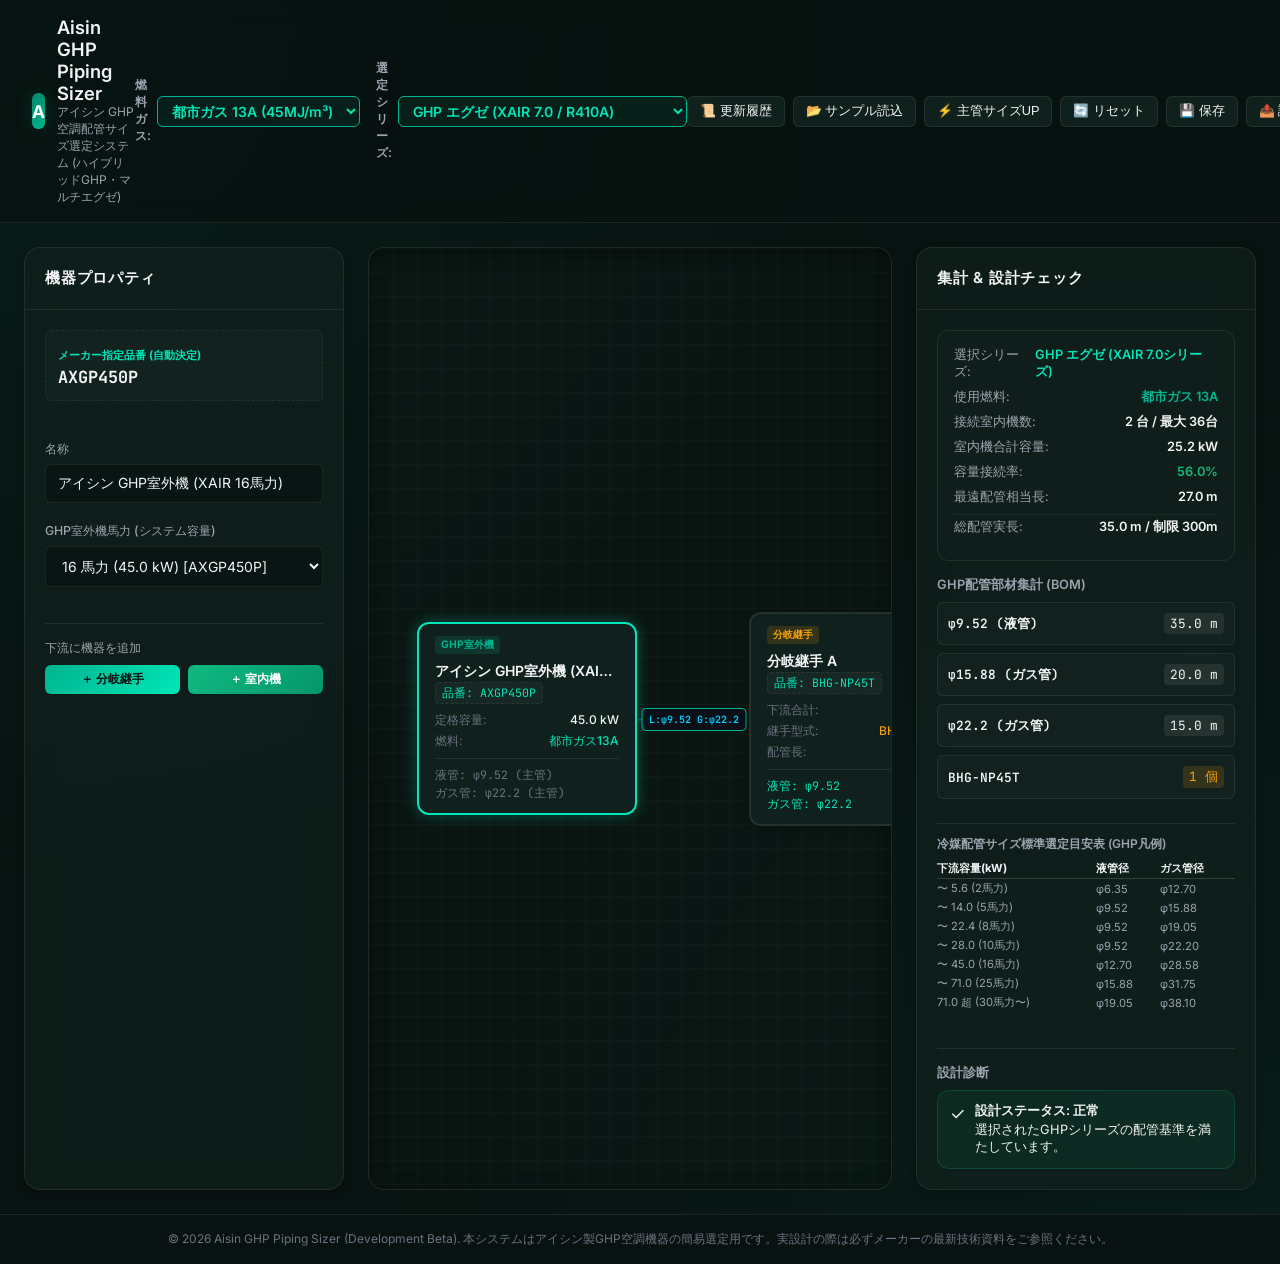
==== refrigerant-sizer/aisin-ghp-refrigerant-sizer/index.html @ 7f641d7e "Add files via upload" ====
<!DOCTYPE html>
<html lang="ja">
<head>
    <meta charset="UTF-8">
    <meta name="viewport" content="width=device-width, initial-scale=1.0">
    <title>Aisin GHP Piping Sizer - アイシン GHP配管サイズ選定システム</title>
    <meta name="description" content="アイシン製ガスヒートポンプ（GHP）空調システムに対応した冷媒配管サイズ選定・BOM集計シミュレーター。">
    <link rel="stylesheet" href="css/styles.css">
    <style>
        @media print {
            @page {
                size: A4 landscape;
                margin: 8mm;
            }
            body {
                background: #ffffff !important;
                color: #000000 !important;
                font-size: 10pt;
            }
            header, .sidebar:first-of-type, .header-actions, .add-node-bar, #delete-node-btn {
                display: none !important;
            }
            main {
                display: block !important;
                grid-template-columns: 1fr !important;
                gap: 0 !important;
                padding: 0 !important;
                height: auto !important;
                overflow: visible !important;
            }
            .canvas-container {
                border: none !important;
                background: none !important;
                box-shadow: none !important;
                height: auto !important;
                overflow: visible !important;
                padding: 1rem 0 !important;
            }
            .canvas-container::before {
                display: none !important;
            }
            .node-card {
                background: #f8fafc !important;
                border: 2px solid #cbd5e1 !important;
                color: #0f172a !important;
                box-shadow: none !important;
            }
            .type-outdoor { background: #e0f2fe !important; color: #0369a1 !important; }
            .type-branch { background: #fef3c7 !important; color: #b45309 !important; }
            .type-indoor { background: #dcfce7 !important; color: #15803d !important; }
            .sidebar:last-of-type {
                border: none !important;
                background: none !important;
                box-shadow: none !important;
                margin-top: 2cm !important;
                height: auto !important;
                overflow: visible !important;
            }
            .pipe-summary-item {
                background: #f8fafc !important;
                border: 1px solid #e2e8f0 !important;
                color: #0f172a !important;
            }
            .pipe-length-badge {
                background: #e2e8f0 !important;
                color: #0f172a !important;
            }
            .warning-panel {
                display: none !important;
            }
            .pipe-label-bg {
                fill: #ffffff !important;
                stroke: #0284c7 !important;
            }
            .pipe-label-text {
                fill: #0f172a !important;
                font-weight: 700 !important;
            }
        }
    </style>
</head>
<body>

    <!-- Header Section -->
    <header>
        <div class="logo-container">
            <div class="logo-badge" style="background: linear-gradient(135deg, #00876c, #00b48f);">A</div>
            <div class="logo-text">
                <h1>Aisin GHP Piping Sizer</h1>
                <p>アイシン GHP空調配管サイズ選定システム (ハイブリッドGHP・マルチエグゼ)</p>
            </div>
        </div>
        
        <!-- Target series & Gas type selector dropdown -->
        <div style="display:flex; align-items:center; gap:16px;">
            <div style="display:flex; align-items:center; gap:6px;">
                <label for="gas-type-select" style="font-size:0.775rem; font-weight:600; color:var(--text-secondary);">燃料ガス:</label>
                <select id="gas-type-select" class="form-select" style="padding:5px 10px; font-weight:600; border-color:var(--color-primary); color:var(--color-secondary); background:rgba(0,180,143,0.08); cursor:pointer;">
                    <option value="city_gas_13a">都市ガス 13A (45MJ/m³)</option>
                    <option value="lpg">LPガス (プロパン)</option>
                </select>
            </div>
            <div style="display:flex; align-items:center; gap:6px;">
                <label for="series-select" style="font-size:0.775rem; font-weight:600; color:var(--text-secondary);">選定シリーズ:</label>
                <select id="series-select" class="form-select" style="padding:5px 10px; font-weight:600; border-color:var(--color-primary); color:var(--color-secondary); background:rgba(0,180,143,0.08); cursor:pointer;">
                    <option value="aisin_ghp_xair">GHP エグゼ (XAIR 7.0 / R410A)</option>
                    <option value="aisin_ghp_heat_recovery">GHP エグゼ 冷暖同時 (HR仕様・3管式)</option>
                    <option value="aisin_ghp_standard">GHP 標準マルチシリーズ</option>
                    <option value="aisin_ghp_hybrid">ハイブリッドGHP (スマートマルチ)</option>
                </select>
            </div>
        </div>

        <div class="header-actions">
            <button class="btn" id="btn-history" title="仕様や品番の変更履歴を確認します">
                <span>📜 更新履歴</span>
            </button>
            <button class="btn" id="btn-load-sample" title="標準的な系統サンプルを読み込みます">
                <span>📂 サンプル読込</span>
            </button>
            <button class="btn" id="btn-force-sizeup" title="最遠配管相当長に関わらず、主管サイズアップを強制適用します">
                <span>⚡ 主管サイズUP</span>
            </button>
            <button class="btn" id="btn-reset" title="系統図を初期状態にリセットします">
                <span>🔄 リセット</span>
            </button>
            <button class="btn" id="btn-export" title="現在の設計データをJSONファイルとして保存します">
                <span>💾 保存</span>
            </button>
            <button class="btn" id="btn-import" title="保存したJSONファイルを読み込んで復元します">
                <span>📤 読込</span>
            </button>
            <button class="btn btn-primary" id="btn-print" title="印刷またはPDFとして出力します">
                <span>🖨️ PDF/印刷出力</span>
            </button>
        </div>
    </header>

    <!-- Main Workspace -->
    <main>
        <!-- Left Sidebar: Property Editor -->
        <aside class="sidebar">
            <div class="sidebar-header">
                <h2>機器プロパティ</h2>
            </div>
            <div class="sidebar-content" id="property-editor">
                <div style="color: var(--text-muted); font-size: 0.85rem; text-align: center; margin-top: 2rem;">
                    系統図内の機器をクリックして、プロパティを編集します。
                </div>
            </div>
        </aside>

        <!-- Center: Interactive Horizontal Tree Canvas -->
        <section class="canvas-container" id="tree-canvas">
            <svg id="connection-svg" class="connection-svg"></svg>
            <!-- Dynamic tree injected here -->
        </section>

        <!-- Right Sidebar: BOM & Diagnostics -->
        <aside class="sidebar">
            <div class="sidebar-header">
                <h2>集計 & 設計チェック</h2>
            </div>
            <div class="sidebar-content">
                <div id="totals-panel"></div>
                <div style="margin-top: 1rem; border-top: 1px solid var(--border-color); padding-top: 1rem;">
                    <div style="font-size:0.8rem; font-weight:600; text-transform:uppercase; color:var(--text-secondary); margin-bottom:8px;">設計診断</div>
                    <div id="warning-panel"></div>
                </div>
            </div>
        </aside>
    </main>

    <!-- Footer -->
    <footer>
        <p>&copy; 2026 Aisin GHP Piping Sizer (Development Beta). 本システムはアイシン製GHP空調機器の簡易選定用です。実設計の際は必ずメーカーの最新技術資料をご参照ください。</p>
    </footer>

    <!-- 更新履歴モーダル -->
    <div class="modal-overlay" id="history-modal-overlay">
        <div class="modal-window" style="max-width: 660px; width: 94%;">
            <div class="modal-header">
                <span class="modal-title">📜 仕様・品番 更新履歴 (アイシン GHP)</span>
                <button class="modal-close" id="history-modal-close" aria-label="閉じる">×</button>
            </div>
            <div class="modal-body" style="max-height: 65vh; overflow-y: auto; padding: 1.5rem;">
                <div id="history-check-status" style="font-size:0.78rem; color:var(--text-secondary); margin-bottom:1rem; padding:8px 12px; background:rgba(0,180,143,0.06); border-radius:var(--radius-sm); border:1px solid rgba(0,180,143,0.12);"></div>
                <div id="history-list-container"></div>
            </div>
            <div class="modal-footer" style="justify-content: space-between; align-items: center;">
                <button class="btn" id="btn-force-spec-check" title="今すぐ最新仕様をチェックします" style="font-size:0.8rem;">🔍 今すぐチェック</button>
                <button class="btn btn-primary" id="history-modal-ok">閉じる</button>
            </div>
        </div>
    </div>

    <!-- App Engine and Controller Scripts -->
    <script src="js/engine.js"></script>
    <script src="js/ui.js"></script>
    <script src="js/app.js"></script>
</body>
</html>
---- refrigerant-sizer/aisin-ghp-refrigerant-sizer/css/styles.css ----
/* ==========================================================================
   Design System & Styling: Aisin GHP Refrigerant Sizer
   ========================================================================== */

@import url('https://fonts.googleapis.com/css2?family=Inter:wght@300;400;500;600;700&family=JetBrains+Mono:wght@400;500&display=swap');

:root {
    --bg-base: #081210;
    --bg-surface: rgba(16, 32, 28, 0.75);
    --bg-surface-solid: #10201c;
    --bg-surface-hover: rgba(24, 46, 40, 0.85);
    --border-color: rgba(255, 255, 255, 0.08);
    --border-focus: #00e6b8;
    
    --color-primary: #00b48f;
    --color-primary-glow: rgba(0, 180, 143, 0.3);
    --color-secondary: #00e6b8;
    --color-success: #10b981;
    --color-warning: #f59e0b;
    --color-danger: #ef4444;
    
    --text-primary: #f3f4f6;
    --text-secondary: #9ca3af;
    --text-muted: #6b7280;
    
    --radius-sm: 6px;
    --radius-md: 12px;
    --radius-lg: 16px;
    --transition-fast: 0.15s ease;
    --transition-normal: 0.25s ease;
    
    --font-sans: 'Inter', -apple-system, BlinkMacSystemFont, "Segoe UI", Roboto, sans-serif;
    --font-mono: 'JetBrains Mono', monospace;
    
    --shadow-sm: 0 2px 8px rgba(0, 0, 0, 0.2);
    --shadow-md: 0 8px 32px rgba(0, 0, 0, 0.45);
    --shadow-glow: 0 0 20px rgba(0, 180, 143, 0.2);
}

* { box-sizing: border-box; margin: 0; padding: 0; }

body {
    font-family: var(--font-sans);
    background-color: var(--bg-base);
    background-image: 
        radial-gradient(at 0% 0%, rgba(0, 180, 143, 0.08) 0px, transparent 50%),
        radial-gradient(at 100% 100%, rgba(0, 230, 184, 0.05) 0px, transparent 50%);
    color: var(--text-primary);
    min-height: 100vh;
    display: flex;
    flex-direction: column;
    overflow-x: hidden;
}

header {
    background: rgba(8, 18, 16, 0.85);
    backdrop-filter: blur(12px);
    border-bottom: 1px solid var(--border-color);
    padding: 1rem 2rem;
    position: sticky;
    top: 0;
    z-index: 100;
    display: flex;
    justify-content: space-between;
    align-items: center;
}

.logo-container { display: flex; align-items: center; gap: 12px; }

.logo-badge {
    width: 36px;
    height: 36px;
    border-radius: var(--radius-sm);
    display: flex;
    align-items: center;
    justify-content: center;
    font-weight: 700;
    color: #fff;
    font-size: 1.1rem;
    box-shadow: var(--shadow-glow);
}

.logo-text h1 { font-size: 1.15rem; font-weight: 600; color: var(--text-primary); }
.logo-text p { font-size: 0.75rem; color: var(--text-secondary); }

.header-actions {
    display: flex;
    align-items: center;
    gap: 8px;
    flex-wrap: nowrap;
    flex-shrink: 0;
}

.btn {
    display: inline-flex;
    align-items: center;
    justify-content: center;
    gap: 6px;
    background: var(--bg-surface-solid);
    border: 1px solid var(--border-color);
    color: var(--text-primary);
    padding: 6px 12px;
    border-radius: var(--radius-sm);
    font-size: 0.8rem;
    font-weight: 500;
    cursor: pointer;
    white-space: nowrap;
    transition: var(--transition-fast);
}
.btn span {
    white-space: nowrap;
}

.btn:hover { background: var(--bg-surface-hover); border-color: var(--text-secondary); }
.btn-primary { background: linear-gradient(135deg, var(--color-primary), var(--color-secondary)); border: none; color: #081210; font-weight: 600; }
.btn-primary:hover { filter: brightness(1.1); box-shadow: var(--shadow-glow); }
.btn-danger { background: rgba(239, 68, 68, 0.2); border-color: rgba(239, 68, 68, 0.4); color: #fca5a5; }

main {
    flex: 1;
    display: grid;
    grid-template-columns: 320px 1fr 340px;
    gap: 1.5rem;
    padding: 1.5rem;
    height: calc(100vh - 70px);
    overflow: hidden;
}

.sidebar {
    background: var(--bg-surface);
    backdrop-filter: blur(16px);
    border: 1px solid var(--border-color);
    border-radius: var(--radius-lg);
    display: flex;
    flex-direction: column;
    overflow: hidden;
    box-shadow: var(--shadow-sm);
}

.sidebar-header {
    padding: 1.25rem;
    border-bottom: 1px solid var(--border-color);
}
.sidebar-header h2 { font-size: 0.95rem; font-weight: 600; text-transform: uppercase; letter-spacing: 0.05em; }

.sidebar-content {
    flex: 1;
    overflow-y: auto;
    padding: 1.25rem;
    display: flex;
    flex-direction: column;
    gap: 1.25rem;
}

.form-group { display: flex; flex-direction: column; gap: 6px; }
.form-group label { font-size: 0.775rem; font-weight: 500; color: var(--text-secondary); }

.form-select, .form-input {
    background: rgba(8, 18, 16, 0.6);
    border: 1px solid var(--border-color);
    color: var(--text-primary);
    padding: 10px 12px;
    border-radius: var(--radius-sm);
    font-size: 0.875rem;
    outline: none;
    transition: var(--transition-fast);
    font-family: var(--font-sans);
}

.form-select:focus, .form-input:focus { border-color: var(--border-focus); box-shadow: 0 0 0 2px rgba(0, 230, 184, 0.15); }

/* Canvas Container Horizontal Tree */
.canvas-container {
    background: rgba(12, 24, 21, 0.5);
    border: 1px solid var(--border-color);
    border-radius: var(--radius-lg);
    position: relative;
    overflow: auto;
    display: flex;
    justify-content: flex-start;
    align-items: center;
    padding: 3rem;
    box-shadow: inset 0 4px 20px rgba(0,0,0,0.4);
}

.canvas-container::before {
    content: '';
    position: absolute;
    top: 0; left: 0; right: 0; bottom: 0;
    background-size: 24px 24px;
    background-image: 
        linear-gradient(to right, rgba(255, 255, 255, 0.02) 1px, transparent 1px),
        linear-gradient(to bottom, rgba(255, 255, 255, 0.02) 1px, transparent 1px);
    pointer-events: none;
    z-index: 0;
}

.config-card {
    background: rgba(16, 32, 28, 0.5);
    border: 1px solid var(--border-color);
    border-radius: var(--radius-md);
    padding: 1rem;
}
.config-row { display: flex; justify-content: space-between; margin-bottom: 0.5rem; font-size: 0.8rem; }
.config-label { color: var(--text-secondary); }
.config-value { font-weight: 600; color: var(--text-primary); }

.tree-wrapper { position: relative; z-index: 1; display: flex; align-items: center; user-select: none; }
.tree-node-container { display: flex; flex-direction: row; align-items: center; }

.node-card {
    background: var(--bg-surface-solid);
    border: 2px solid var(--border-color);
    border-radius: var(--radius-md);
    padding: 12px 16px;
    width: 220px;
    position: relative;
    box-shadow: var(--shadow-sm);
    transition: var(--transition-normal);
    cursor: pointer;
}
.node-card:hover { border-color: var(--color-primary); transform: translateY(-2px); box-shadow: 0 4px 12px rgba(0, 180, 143, 0.15); }
.node-card.active { border-color: var(--color-secondary); box-shadow: 0 0 15px rgba(0, 230, 184, 0.3); }

.node-header { display: flex; justify-content: space-between; align-items: center; margin-bottom: 8px; }
.node-type { font-size: 0.65rem; font-weight: 700; text-transform: uppercase; padding: 2px 6px; border-radius: 4px; }

.type-outdoor { background: rgba(0, 180, 143, 0.15); color: var(--color-primary); }
.type-branch { background: rgba(245, 158, 11, 0.15); color: var(--color-warning); }
.type-indoor { background: rgba(16, 185, 129, 0.15); color: var(--color-success); }

.node-title { font-size: 0.875rem; font-weight: 600; white-space: nowrap; overflow: hidden; text-overflow: ellipsis; }
.node-specs { font-size: 0.75rem; color: var(--text-secondary); display: flex; flex-direction: column; gap: 4px; }
.spec-item { display: flex; justify-content: space-between; }
.spec-lbl { color: var(--text-muted); }
.spec-val { font-weight: 500; color: var(--text-primary); }

.pipe-result-badge {
    margin-top: 8px; padding-top: 8px; border-top: 1px solid var(--border-color);
    font-size: 0.725rem; font-family: var(--font-mono); color: var(--color-secondary);
    display: flex; flex-direction: column; gap: 2px;
}

.children-container { display: flex; flex-direction: column; justify-content: center; gap: 1.5rem; margin-left: 7rem; position: relative; }
.connection-svg { position: absolute; top: 0; left: 0; width: 100%; height: 100%; pointer-events: none; z-index: 0; }

.pipe-summary-item {
    background: rgba(255, 255, 255, 0.02);
    border: 1px solid var(--border-color);
    border-radius: var(--radius-sm);
    padding: 10px; font-size: 0.8rem;
    display: flex; justify-content: space-between; align-items: center;
}
.pipe-size-label { font-family: var(--font-mono); font-weight: 600; }
.pipe-length-badge { background: rgba(255, 255, 255, 0.08); padding: 2px 6px; border-radius: 4px; font-family: var(--font-mono); }

.alert-card {
    background: rgba(239, 68, 68, 0.08); border: 1px solid rgba(239, 68, 68, 0.2);
    border-radius: var(--radius-md); padding: 12px; display: flex; gap: 10px; font-size: 0.8rem;
}
.alert-card.warning { background: rgba(245, 158, 11, 0.08); border-color: rgba(245, 158, 11, 0.2); }
.alert-card.success { background: rgba(16, 185, 129, 0.08); border-color: rgba(16, 185, 129, 0.2); }
.alert-icon { font-size: 1.1rem; flex-shrink: 0; }
.alert-title { font-weight: 600; margin-bottom: 2px; }

/* Modal Window styles */
.modal-overlay {
    position: fixed; top: 0; left: 0; right: 0; bottom: 0;
    background: rgba(0, 0, 0, 0.7); backdrop-filter: blur(4px);
    display: flex; align-items: center; justify-content: center;
    z-index: 1000; opacity: 0; pointer-events: none; transition: opacity var(--transition-normal);
}
.modal-overlay.active { opacity: 1; pointer-events: all; }
.modal-window {
    background: var(--bg-surface-solid); border: 1px solid var(--border-color);
    border-radius: var(--radius-lg); width: 90%; max-width: 500px; box-shadow: var(--shadow-md); overflow: hidden;
}
.modal-header { padding: 1.25rem; border-bottom: 1px solid var(--border-color); display: flex; justify-content: space-between; align-items: center; }
.modal-title { font-size: 1rem; font-weight: 600; }
.modal-close { background: none; border: none; color: var(--text-secondary); font-size: 1.5rem; cursor: pointer; }
.modal-body { padding: 1.5rem; display: flex; flex-direction: column; gap: 1rem; }
.modal-footer { padding: 1rem 1.5rem; border-top: 1px solid var(--border-color); display: flex; justify-content: flex-end; gap: 12px; }

footer { text-align: center; padding: 1rem; font-size: 0.75rem; color: var(--text-muted); border-top: 1px solid var(--border-color); background: var(--bg-base); }

/* Node Card Error Blink Animation */
@keyframes errorBlinkAnimation {
    0%, 100% {
        border-color: var(--color-danger);
        box-shadow: 0 0 25px rgba(239, 68, 68, 0.9);
        transform: scale(1.03);
    }
    50% {
        border-color: rgba(239, 68, 68, 0.3);
        box-shadow: 0 0 5px rgba(239, 68, 68, 0.2);
        transform: scale(1);
    }
}
.node-card.error-blink {
    animation: errorBlinkAnimation 0.6s ease-in-out 5;
    z-index: 10;
}

.alert-card.clickable {
    cursor: pointer;
    transition: transform 0.15s ease, box-shadow 0.15s ease;
}
.alert-card.clickable:hover {
    transform: translateY(-2px);
    box-shadow: 0 4px 12px rgba(239, 68, 68, 0.2);
}

/* SVG Line Pipe Label Text */
.pipe-label-bg {
    fill: rgba(11, 15, 25, 0.85);
    stroke: var(--color-primary);
    stroke-width: 1px;
    rx: 4px;
    ry: 4px;
}
.pipe-label-text {
    fill: #00d2ff;
    font-size: 10px;
    font-family: var(--font-mono);
    font-weight: 600;
    text-anchor: middle;
    dominant-baseline: central;
}
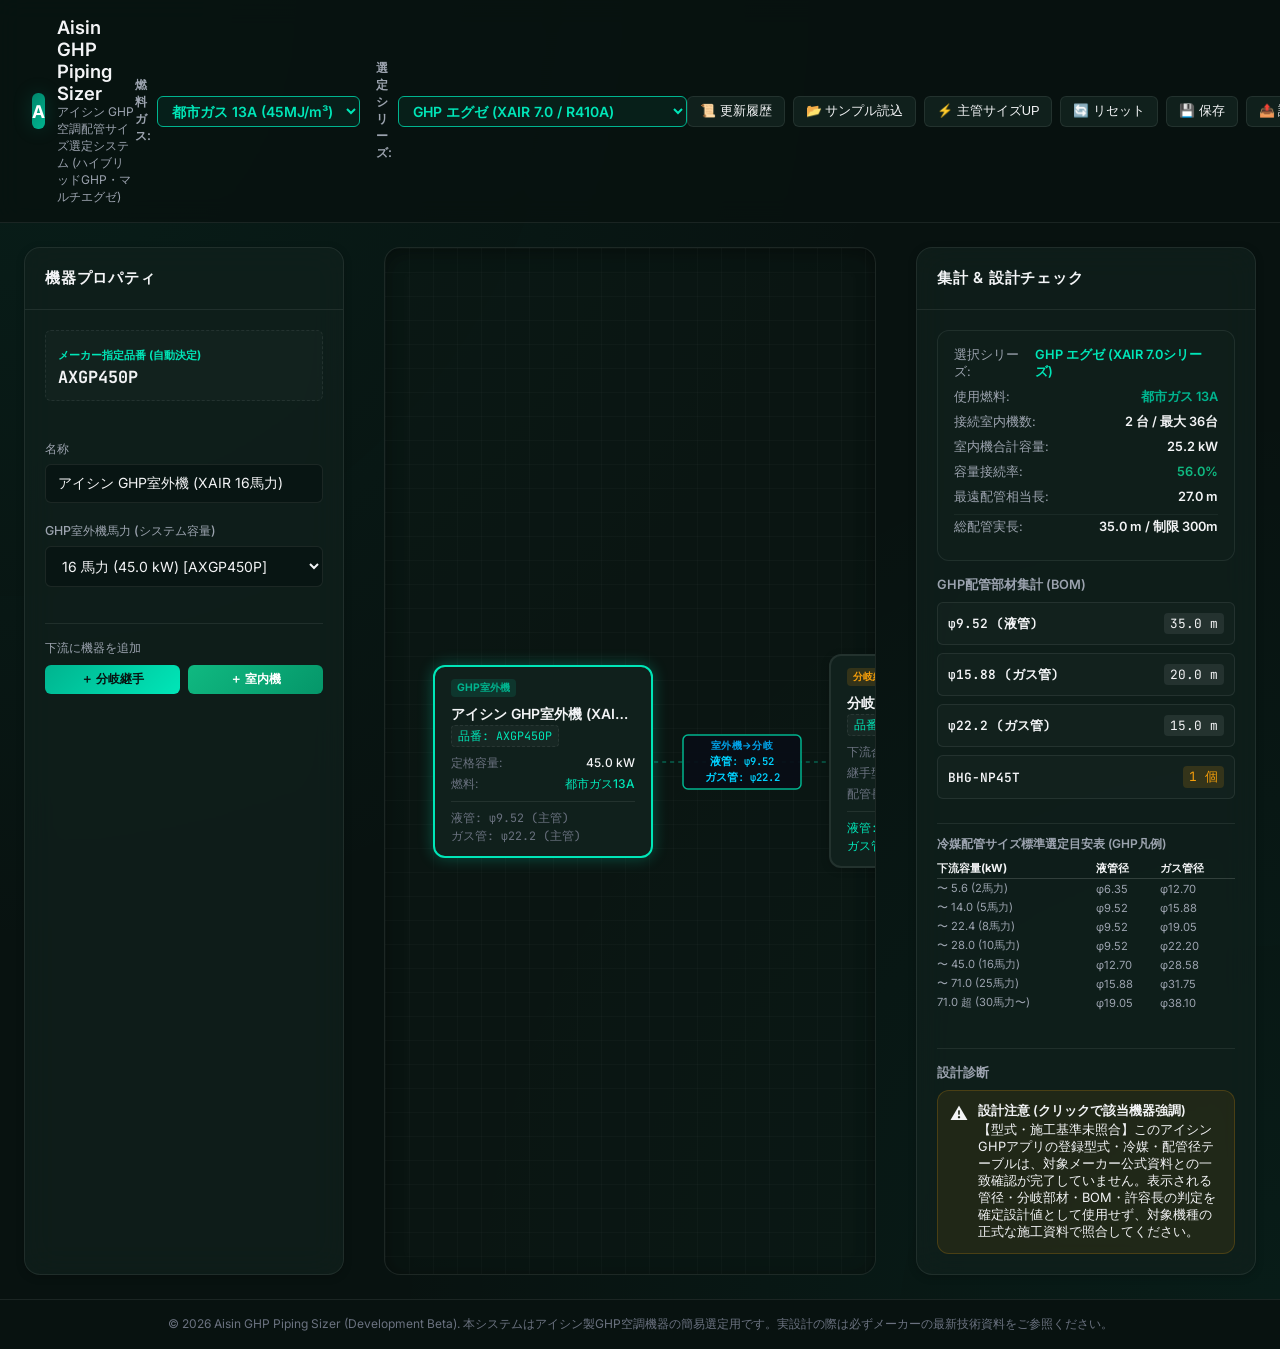
==== commit 94693d3c: "fix(aisin-ghp): preserve design warnings in printed reports" ====
--- a/refrigerant-sizer/aisin-ghp-refrigerant-sizer/index.html
+++ b/refrigerant-sizer/aisin-ghp-refrigerant-sizer/index.html
@@ -65,8 +65,18 @@
                 background: #e2e8f0 !important;
                 color: #0f172a !important;
             }
-            .warning-panel {
-                display: none !important;
+            /* 設計上の警告は印刷物にも必ず残す */
+            #warning-panel, #warning-panel .alert-card {
+                display: block !important;
+                visibility: visible !important;
+                color: #7f1d1d !important;
+                background: #fff7ed !important;
+                border: 1px solid #9a3412 !important;
+                break-inside: avoid;
+                page-break-inside: avoid;
+            }
+            #warning-panel .alert-desc {
+                color: #7f1d1d !important;
             }
             .pipe-label-bg {
                 fill: #ffffff !important;
--- a/refrigerant-sizer/aisin-ghp-refrigerant-sizer/css/styles.css
+++ b/refrigerant-sizer/aisin-ghp-refrigerant-sizer/css/styles.css
@@ -1,4 +1,4 @@
-/* ==========================================================================
+﻿/* ==========================================================================
    Design System & Styling: Aisin GHP Refrigerant Sizer
    ========================================================================== */
 
@@ -120,7 +120,7 @@
     flex: 1;
     display: grid;
     grid-template-columns: 320px 1fr 340px;
-    gap: 1.5rem;
+    gap: 2.5rem;
     padding: 1.5rem;
     height: calc(100vh - 70px);
     overflow: hidden;
@@ -241,7 +241,7 @@
     display: flex; flex-direction: column; gap: 2px;
 }
 
-.children-container { display: flex; flex-direction: column; justify-content: center; gap: 1.5rem; margin-left: 7rem; position: relative; }
+.children-container { display: flex; flex-direction: column; justify-content: center; gap: 2.5rem; margin-left: 11rem; position: relative; }
 .connection-svg { position: absolute; top: 0; left: 0; width: 100%; height: 100%; pointer-events: none; z-index: 0; }
 
 .pipe-summary-item {
@@ -312,18 +312,26 @@
 
 /* SVG Line Pipe Label Text */
 .pipe-label-bg {
-    fill: rgba(11, 15, 25, 0.85);
+    fill: rgba(8, 12, 22, 0.92);
     stroke: var(--color-primary);
-    stroke-width: 1px;
-    rx: 4px;
-    ry: 4px;
+    stroke-width: 1.5px;
+}
+.pipe-label-header {
+    fill: #00a2e8;
+    font-size: 10px;
+    font-family: var(--font-sans);
+    font-weight: 700;
+    text-anchor: middle;
+    dominant-baseline: auto;
+    letter-spacing: 0.03em;
+    text-transform: uppercase;
 }
 .pipe-label-text {
     fill: #00d2ff;
-    font-size: 10px;
+    font-size: 10.5px;
     font-family: var(--font-mono);
     font-weight: 600;
     text-anchor: middle;
-    dominant-baseline: central;
-}
-
+    dominant-baseline: auto;
+}
+
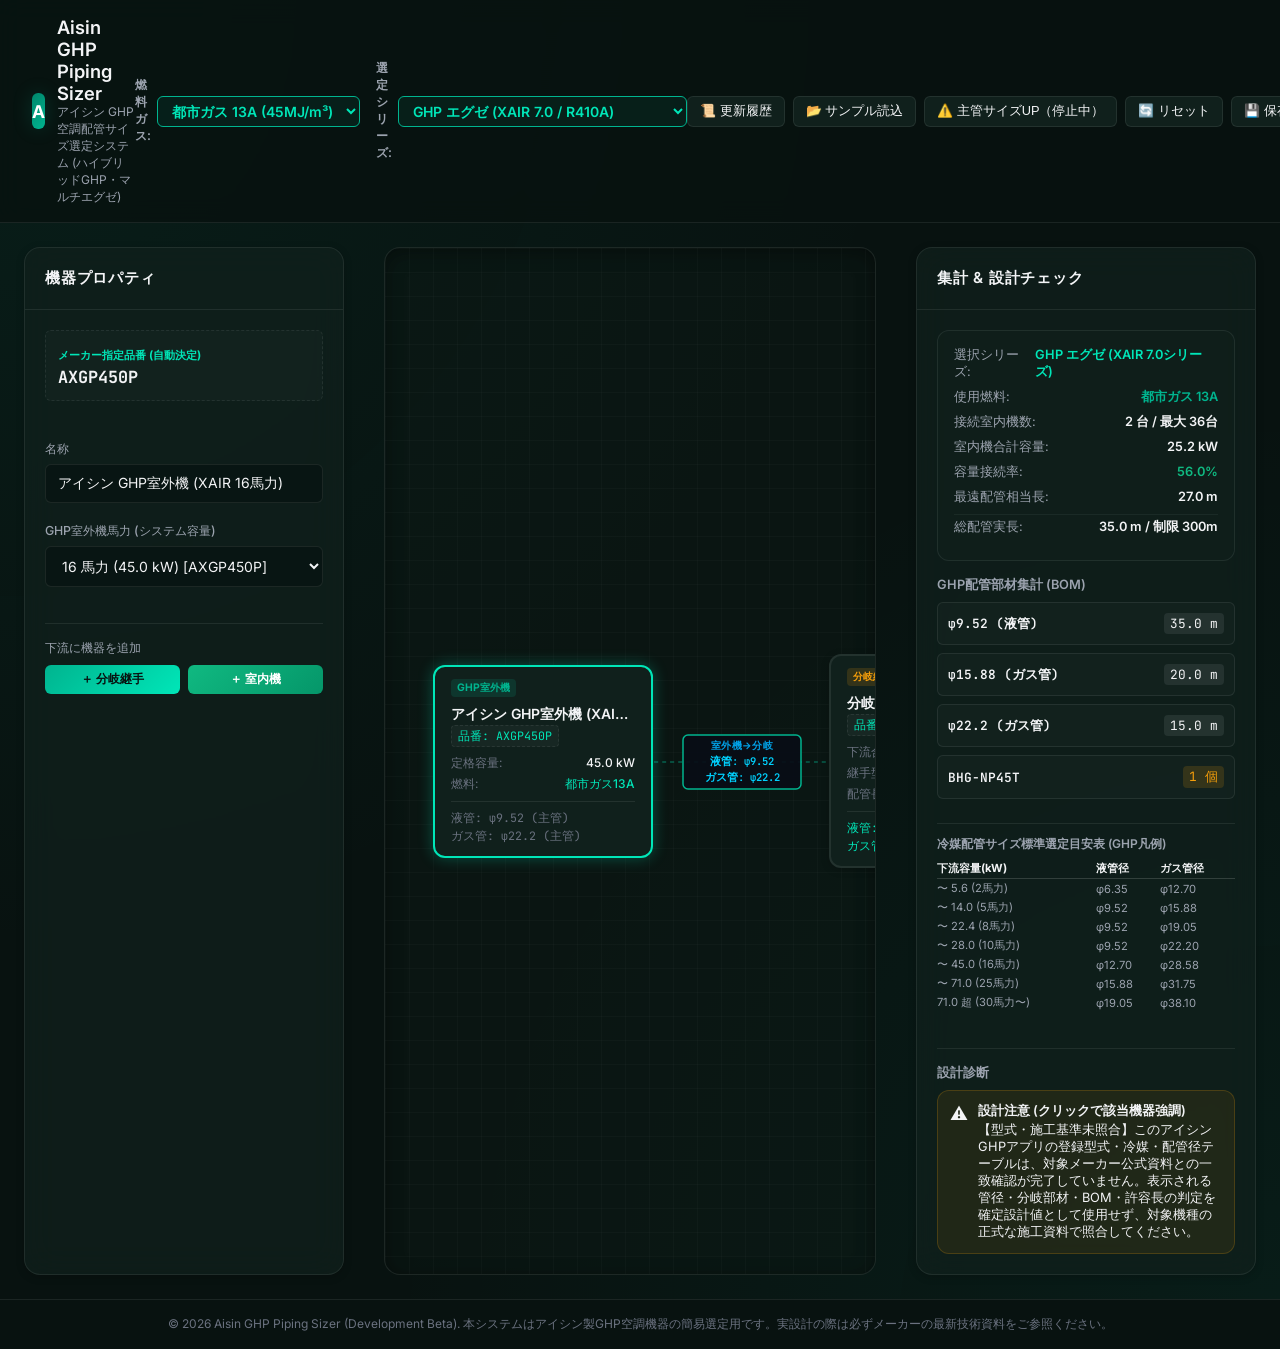
==== commit 00e16fc7: "Clarify temporarily disabled GHP size-up controls" ====
--- a/refrigerant-sizer/aisin-ghp-refrigerant-sizer/index.html
+++ b/refrigerant-sizer/aisin-ghp-refrigerant-sizer/index.html
@@ -128,8 +128,8 @@
             <button class="btn" id="btn-load-sample" title="標準的な系統サンプルを読み込みます">
                 <span>📂 サンプル読込</span>
             </button>
-            <button class="btn" id="btn-force-sizeup" title="最遠配管相当長に関わらず、主管サイズアップを強制適用します">
-                <span>⚡ 主管サイズUP</span>
+            <button class="btn" id="btn-force-sizeup" title="安全対策のため一時停止中です。現在は配管径に反映されません。公式条件・対象区間・BOM連携の検証完了後に再実装します">
+                <span>⚠️ 主管サイズUP（停止中）</span>
             </button>
             <button class="btn" id="btn-reset" title="系統図を初期状態にリセットします">
                 <span>🔄 リセット</span>
